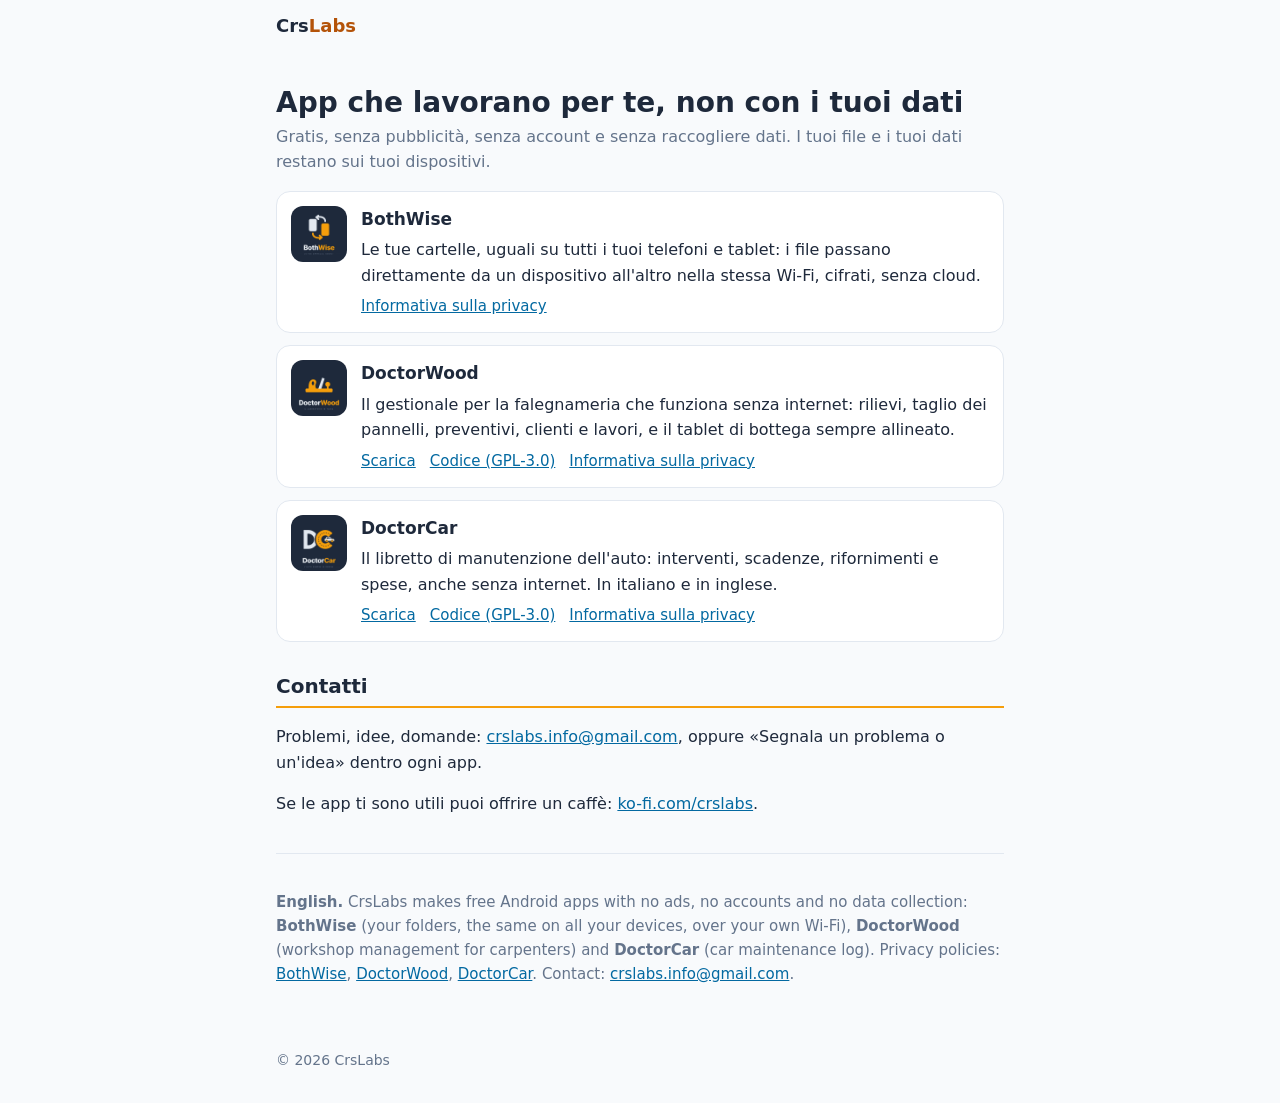
==== index.html @ f925d499 "Sito CrsLabs: le app e le informative sulla privacy" ====
<!doctype html>
<html lang="it">
<head>
<meta charset="utf-8">
<meta name="viewport" content="width=device-width, initial-scale=1">
<title>CrsLabs</title>
<meta name="description" content="CrsLabs: app per Android che funzionano senza cloud e senza raccogliere dati. BothWise, DoctorWood, DoctorCar.">
<link rel="stylesheet" href="stile.css">
</head>
<body>
<header class="sito"><a href="./">Crs<span>Labs</span></a></header>
<main>
  <h1>App che lavorano per te, non con i tuoi dati</h1>
  <p class="sotto">Gratis, senza pubblicità, senza account e senza raccogliere dati. I tuoi file e i tuoi dati restano sui tuoi dispositivi.</p>

  <div class="app">
    <img src="img/bothwise.png" alt="">
    <div>
      <h3>BothWise</h3>
      <p>Le tue cartelle, uguali su tutti i tuoi telefoni e tablet: i file passano direttamente da un dispositivo all'altro nella stessa Wi‑Fi, cifrati, senza cloud.</p>
      <div class="link-app"><a href="privacy/bothwise.html">Informativa sulla privacy</a></div>
    </div>
  </div>

  <div class="app">
    <img src="img/doctorwood.png" alt="">
    <div>
      <h3>DoctorWood</h3>
      <p>Il gestionale per la falegnameria che funziona senza internet: rilievi, taglio dei pannelli, preventivi, clienti e lavori, e il tablet di bottega sempre allineato.</p>
      <div class="link-app"><a href="https://github.com/CrsLabs/DoctorWood/releases/latest">Scarica</a><a href="https://github.com/CrsLabs/DoctorWood">Codice (GPL‑3.0)</a><a href="privacy/doctorwood.html">Informativa sulla privacy</a></div>
    </div>
  </div>

  <div class="app">
    <img src="img/doctorcar.png" alt="">
    <div>
      <h3>DoctorCar</h3>
      <p>Il libretto di manutenzione dell'auto: interventi, scadenze, rifornimenti e spese, anche senza internet. In italiano e in inglese.</p>
      <div class="link-app"><a href="https://github.com/CrsLabs/DoctorCar/releases/latest">Scarica</a><a href="https://github.com/CrsLabs/DoctorCar">Codice (GPL‑3.0)</a><a href="privacy/doctorcar.html">Informativa sulla privacy</a></div>
    </div>
  </div>

  <h2>Contatti</h2>
  <p>Problemi, idee, domande: <a href="mailto:crslabs.info@gmail.com">crslabs.info@gmail.com</a>, oppure «Segnala un problema o un'idea» dentro ogni app.</p>
  <p>Se le app ti sono utili puoi offrire un caffè: <a href="https://ko-fi.com/crslabs">ko-fi.com/crslabs</a>.</p>

  <hr>
  <p class="lingue"><b>English.</b> CrsLabs makes free Android apps with no ads, no accounts and no data collection: <b>BothWise</b> (your folders, the same on all your devices, over your own Wi‑Fi), <b>DoctorWood</b> (workshop management for carpenters) and <b>DoctorCar</b> (car maintenance log). Privacy policies: <a href="privacy/bothwise.html#en">BothWise</a>, <a href="privacy/doctorwood.html#en">DoctorWood</a>, <a href="privacy/doctorcar.html#en">DoctorCar</a>. Contact: <a href="mailto:crslabs.info@gmail.com">crslabs.info@gmail.com</a>.</p>
</main>
<footer>© 2026 CrsLabs</footer>
</body>
</html>
---- stile.css ----
/* Sito di CrsLabs: pagine semplici, leggibili sul telefono, tema chiaro e scuro. Nessuno script, nessun servizio esterno. */
:root { --fondo: #f8fafc; --carta: #ffffff; --testo: #1e293b; --tenue: #64748b; --bordo: #e2e8f0; --accento: #b45309; --accento-chiaro: #f59e0b; --link: #0369a1; }
@media (prefers-color-scheme: dark) { :root { --fondo: #0f172a; --carta: #1e293b; --testo: #e2e8f0; --tenue: #94a3b8; --bordo: #334155; --accento: #f59e0b; --accento-chiaro: #fbbf24; --link: #7dd3fc; } }
* { box-sizing: border-box; }
html { -webkit-text-size-adjust: 100%; }
body { margin: 0; background: var(--fondo); color: var(--testo); font: 16px/1.6 system-ui, -apple-system, "Segoe UI", Roboto, Helvetica, Arial, sans-serif; }
main { max-width: 760px; margin: 0 auto; padding: 24px 16px 48px; }
header.sito { display: flex; align-items: center; gap: 12px; padding: 12px 16px; max-width: 760px; margin: 0 auto; }
header.sito a { color: var(--testo); text-decoration: none; font-weight: 800; font-size: 18px; }
header.sito a span { color: var(--accento); }
h1 { font-size: 28px; line-height: 1.25; margin: 8px 0 4px; }
h2 { font-size: 20px; margin: 28px 0 8px; padding-bottom: 4px; border-bottom: 2px solid var(--accento-chiaro); }
h3 { font-size: 17px; margin: 20px 0 6px; }
p, li { overflow-wrap: anywhere; }
a { color: var(--link); }
.sotto { color: var(--tenue); margin: 0 0 16px; }
.app { display: flex; gap: 14px; align-items: flex-start; background: var(--carta); border: 1px solid var(--bordo); border-radius: 14px; padding: 14px; margin: 12px 0; }
.app img { width: 56px; height: 56px; border-radius: 12px; flex-shrink: 0; }
.app h3 { margin: 0 0 4px; }
.app p { margin: 0 0 6px; }
.link-app { display: flex; flex-wrap: wrap; gap: 6px 14px; font-size: 15px; }
.nota { background: var(--carta); border-left: 4px solid var(--accento-chiaro); padding: 10px 14px; border-radius: 0 10px 10px 0; margin: 14px 0; }
.lingue { font-size: 15px; color: var(--tenue); }
hr { border: 0; border-top: 1px solid var(--bordo); margin: 36px 0; }
footer { color: var(--tenue); font-size: 14px; max-width: 760px; margin: 0 auto; padding: 0 16px 32px; }
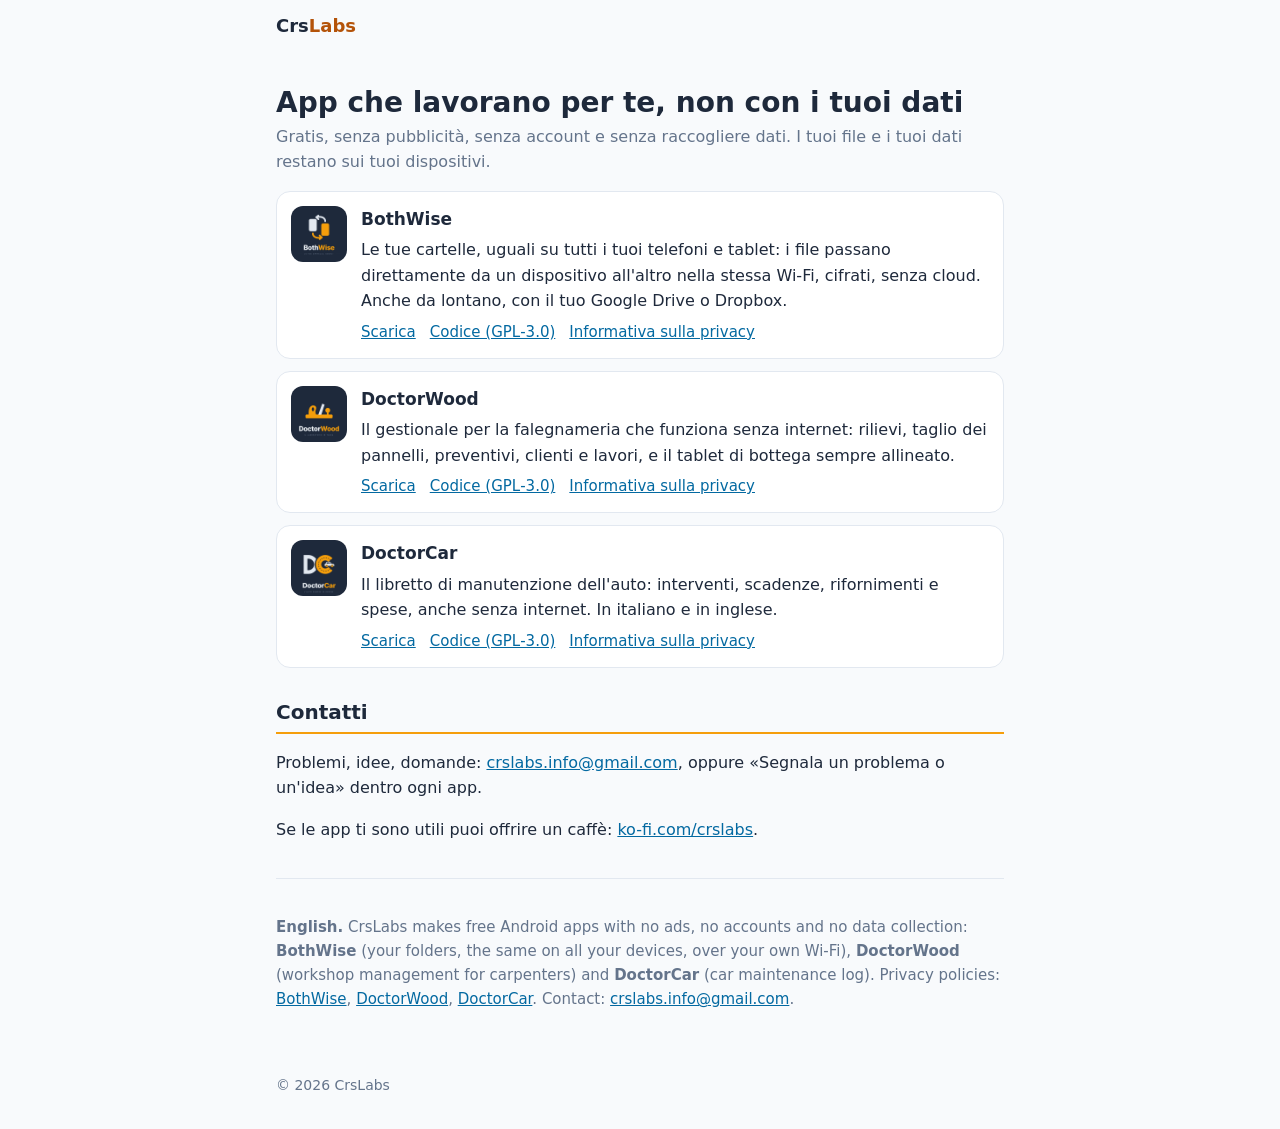
==== commit f772cc41: "BothWise: link per scaricarla e al codice" ====
--- a/index.html
+++ b/index.html
@@ -17,8 +17,8 @@
     <img src="img/bothwise.png" alt="">
     <div>
       <h3>BothWise</h3>
-      <p>Le tue cartelle, uguali su tutti i tuoi telefoni e tablet: i file passano direttamente da un dispositivo all'altro nella stessa Wi‑Fi, cifrati, senza cloud.</p>
-      <div class="link-app"><a href="privacy/bothwise.html">Informativa sulla privacy</a></div>
+      <p>Le tue cartelle, uguali su tutti i tuoi telefoni e tablet: i file passano direttamente da un dispositivo all'altro nella stessa Wi‑Fi, cifrati, senza cloud. Anche da lontano, con il tuo Google Drive o Dropbox.</p>
+      <div class="link-app"><a href="https://github.com/CrsLabs/BothWise/releases/latest">Scarica</a><a href="https://github.com/CrsLabs/BothWise">Codice (GPL‑3.0)</a><a href="privacy/bothwise.html">Informativa sulla privacy</a></div>
     </div>
   </div>
 
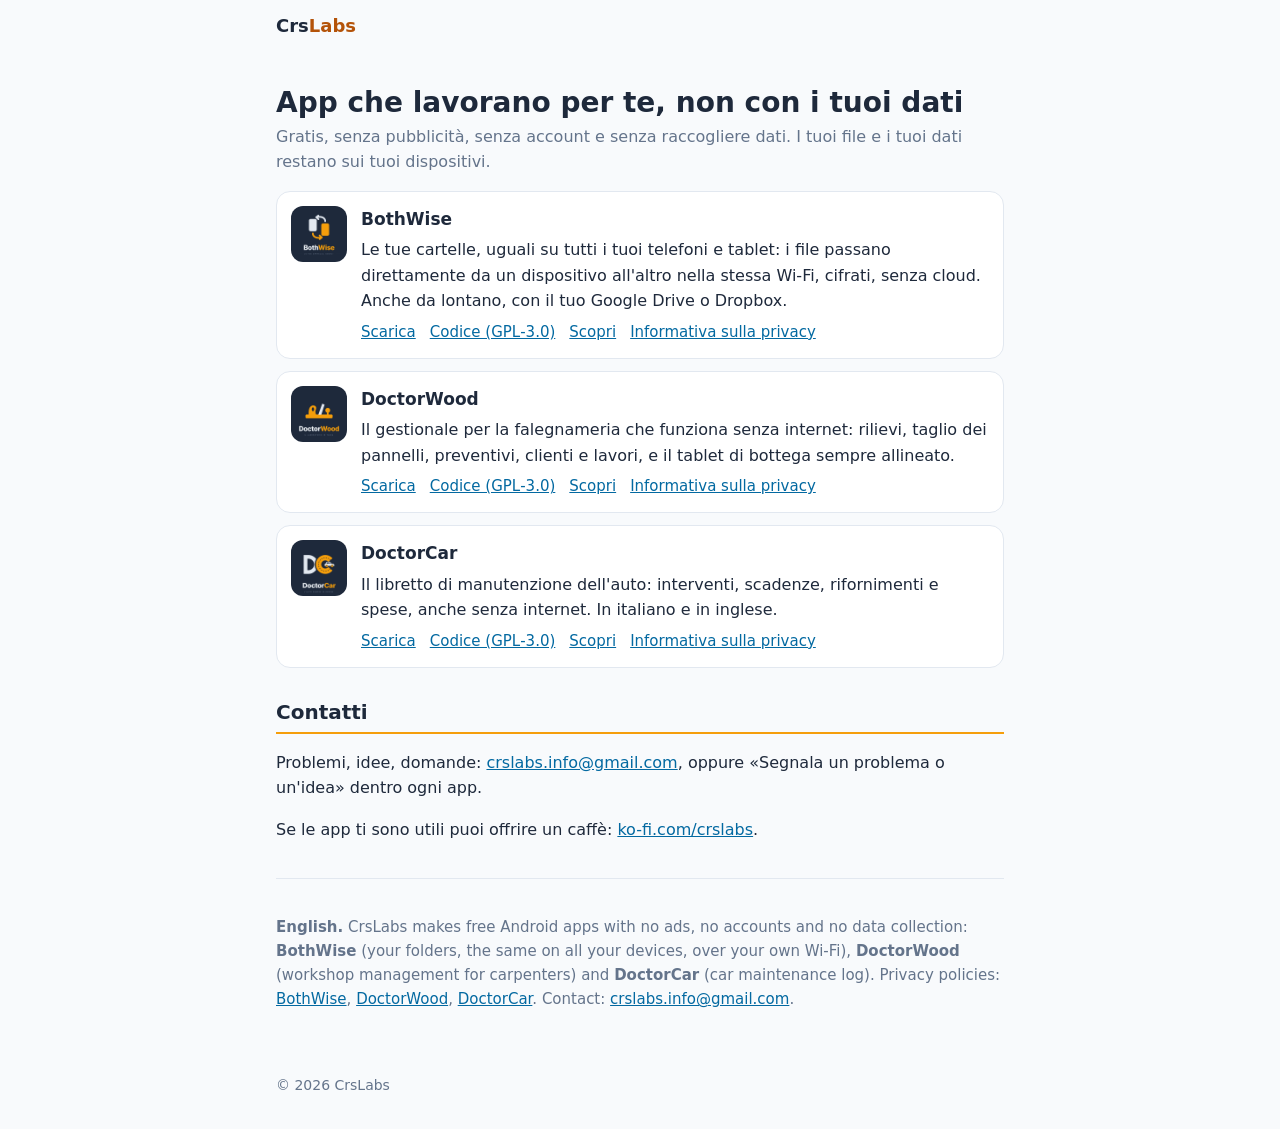
==== commit b5ae77e9: "Add a presentation page for each app" ====
--- a/index.html
+++ b/index.html
@@ -18,7 +18,7 @@
     <div>
       <h3>BothWise</h3>
       <p>Le tue cartelle, uguali su tutti i tuoi telefoni e tablet: i file passano direttamente da un dispositivo all'altro nella stessa Wi‑Fi, cifrati, senza cloud. Anche da lontano, con il tuo Google Drive o Dropbox.</p>
-      <div class="link-app"><a href="https://github.com/CrsLabs/BothWise/releases/latest">Scarica</a><a href="https://github.com/CrsLabs/BothWise">Codice (GPL‑3.0)</a><a href="privacy/bothwise.html">Informativa sulla privacy</a></div>
+      <div class="link-app"><a href="https://github.com/CrsLabs/BothWise/releases/latest">Scarica</a><a href="https://github.com/CrsLabs/BothWise">Codice (GPL‑3.0)</a><a href="app/bothwise/">Scopri</a><a href="privacy/bothwise.html">Informativa sulla privacy</a></div>
     </div>
   </div>
 
@@ -27,7 +27,7 @@
     <div>
       <h3>DoctorWood</h3>
       <p>Il gestionale per la falegnameria che funziona senza internet: rilievi, taglio dei pannelli, preventivi, clienti e lavori, e il tablet di bottega sempre allineato.</p>
-      <div class="link-app"><a href="https://github.com/CrsLabs/DoctorWood/releases/latest">Scarica</a><a href="https://github.com/CrsLabs/DoctorWood">Codice (GPL‑3.0)</a><a href="privacy/doctorwood.html">Informativa sulla privacy</a></div>
+      <div class="link-app"><a href="https://github.com/CrsLabs/DoctorWood/releases/latest">Scarica</a><a href="https://github.com/CrsLabs/DoctorWood">Codice (GPL‑3.0)</a><a href="app/doctorwood/">Scopri</a><a href="privacy/doctorwood.html">Informativa sulla privacy</a></div>
     </div>
   </div>
 
@@ -36,7 +36,7 @@
     <div>
       <h3>DoctorCar</h3>
       <p>Il libretto di manutenzione dell'auto: interventi, scadenze, rifornimenti e spese, anche senza internet. In italiano e in inglese.</p>
-      <div class="link-app"><a href="https://github.com/CrsLabs/DoctorCar/releases/latest">Scarica</a><a href="https://github.com/CrsLabs/DoctorCar">Codice (GPL‑3.0)</a><a href="privacy/doctorcar.html">Informativa sulla privacy</a></div>
+      <div class="link-app"><a href="https://github.com/CrsLabs/DoctorCar/releases/latest">Scarica</a><a href="https://github.com/CrsLabs/DoctorCar">Codice (GPL‑3.0)</a><a href="app/doctorcar/">Scopri</a><a href="privacy/doctorcar.html">Informativa sulla privacy</a></div>
     </div>
   </div>
 
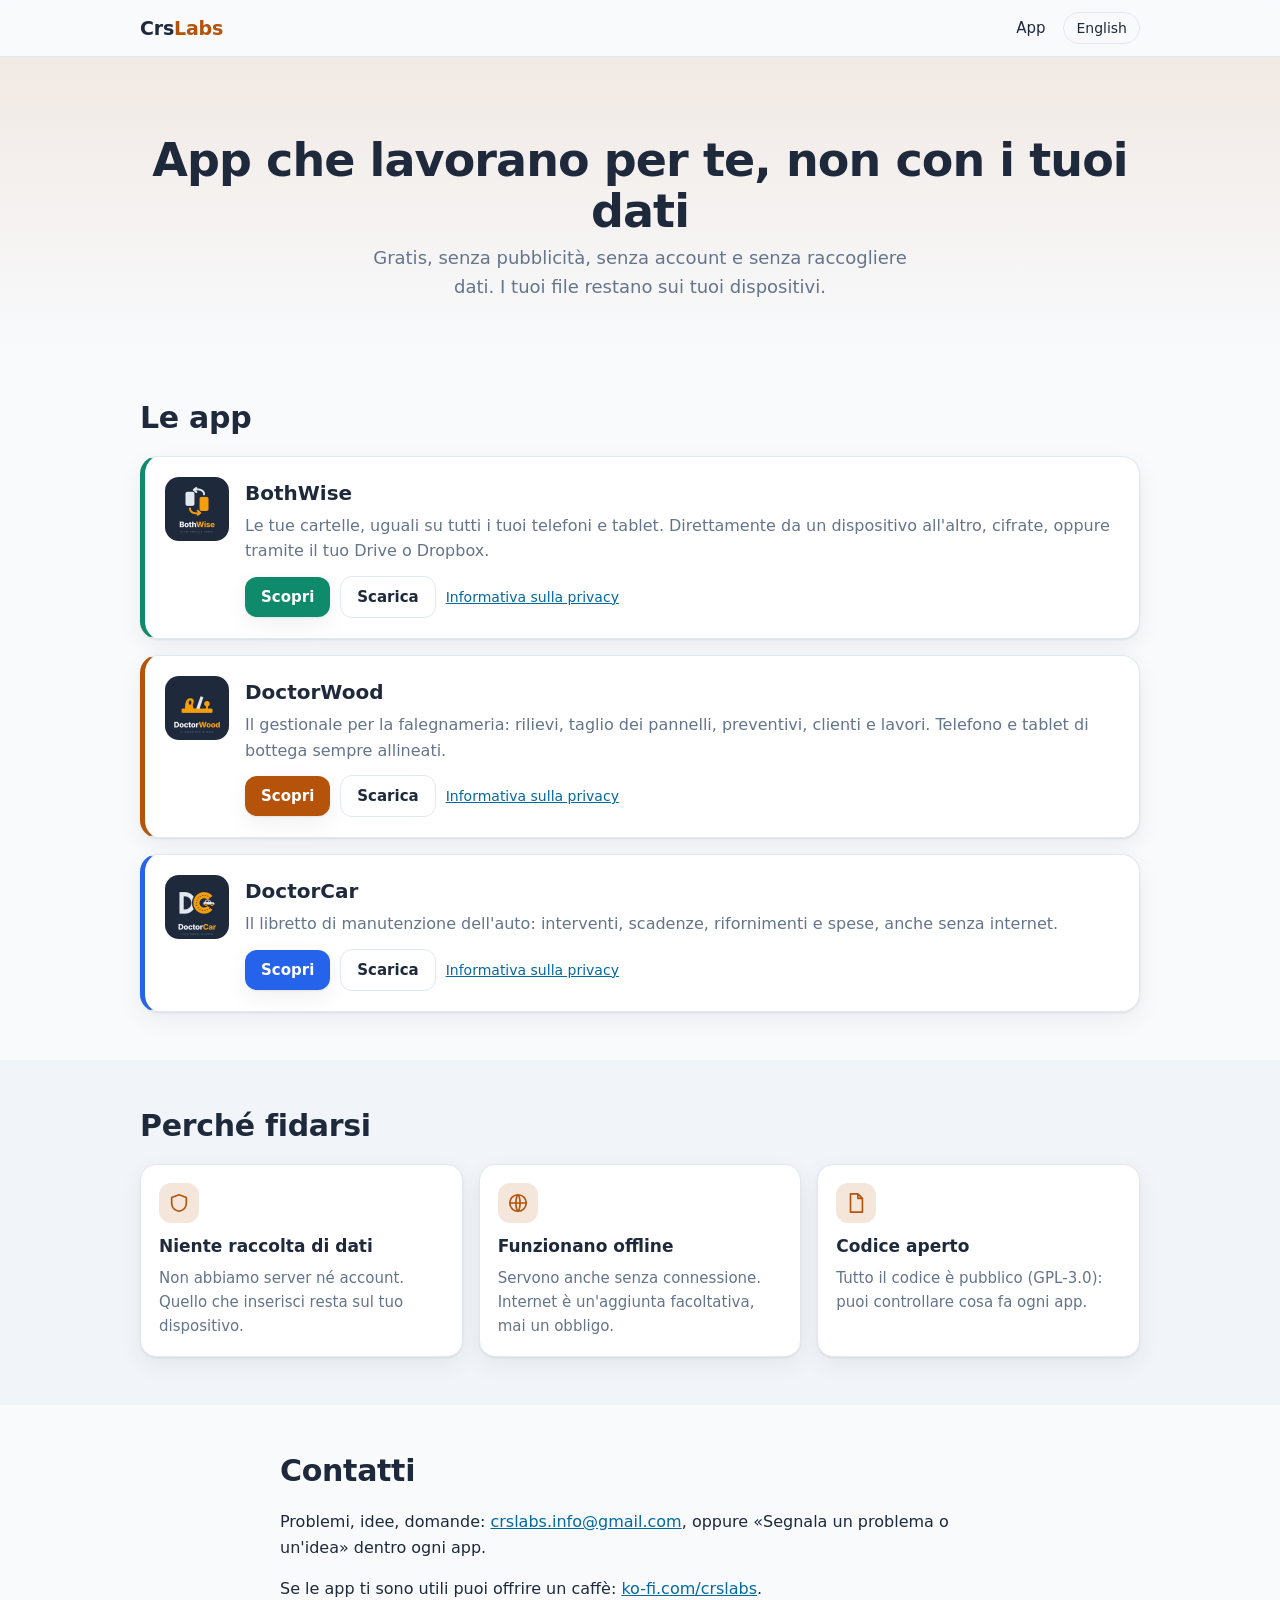
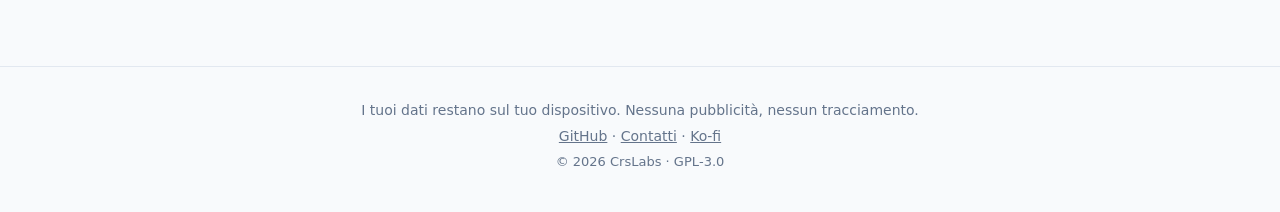
==== commit 4f85f16e: "Site: new home page" ====
--- a/index.html
+++ b/index.html
@@ -4,49 +4,20 @@
 <meta charset="utf-8">
 <meta name="viewport" content="width=device-width, initial-scale=1">
 <title>CrsLabs</title>
-<meta name="description" content="CrsLabs: app per Android che funzionano senza cloud e senza raccogliere dati. BothWise, DoctorWood, DoctorCar.">
+<meta name="description" content="CrsLabs: app gratuite che funzionano senza cloud e senza raccogliere dati. BothWise, DoctorWood, DoctorCar.">
+<meta name="theme-color" content="#b45309">
 <link rel="stylesheet" href="stile.css">
 </head>
 <body>
-<header class="sito"><a href="./">Crs<span>Labs</span></a></header>
-<main>
-  <h1>App che lavorano per te, non con i tuoi dati</h1>
-  <p class="sotto">Gratis, senza pubblicità, senza account e senza raccogliere dati. I tuoi file e i tuoi dati restano sui tuoi dispositivi.</p>
-
-  <div class="app">
-    <img src="img/bothwise.png" alt="">
-    <div>
-      <h3>BothWise</h3>
-      <p>Le tue cartelle, uguali su tutti i tuoi telefoni e tablet: i file passano direttamente da un dispositivo all'altro nella stessa Wi‑Fi, cifrati, senza cloud. Anche da lontano, con il tuo Google Drive o Dropbox.</p>
-      <div class="link-app"><a href="https://github.com/CrsLabs/BothWise/releases/latest">Scarica</a><a href="https://github.com/CrsLabs/BothWise">Codice (GPL‑3.0)</a><a href="app/bothwise/">Scopri</a><a href="privacy/bothwise.html">Informativa sulla privacy</a></div>
-    </div>
-  </div>
-
-  <div class="app">
-    <img src="img/doctorwood.png" alt="">
-    <div>
-      <h3>DoctorWood</h3>
-      <p>Il gestionale per la falegnameria che funziona senza internet: rilievi, taglio dei pannelli, preventivi, clienti e lavori, e il tablet di bottega sempre allineato.</p>
-      <div class="link-app"><a href="https://github.com/CrsLabs/DoctorWood/releases/latest">Scarica</a><a href="https://github.com/CrsLabs/DoctorWood">Codice (GPL‑3.0)</a><a href="app/doctorwood/">Scopri</a><a href="privacy/doctorwood.html">Informativa sulla privacy</a></div>
-    </div>
-  </div>
-
-  <div class="app">
-    <img src="img/doctorcar.png" alt="">
-    <div>
-      <h3>DoctorCar</h3>
-      <p>Il libretto di manutenzione dell'auto: interventi, scadenze, rifornimenti e spese, anche senza internet. In italiano e in inglese.</p>
-      <div class="link-app"><a href="https://github.com/CrsLabs/DoctorCar/releases/latest">Scarica</a><a href="https://github.com/CrsLabs/DoctorCar">Codice (GPL‑3.0)</a><a href="app/doctorcar/">Scopri</a><a href="privacy/doctorcar.html">Informativa sulla privacy</a></div>
-    </div>
-  </div>
-
-  <h2>Contatti</h2>
-  <p>Problemi, idee, domande: <a href="mailto:crslabs.info@gmail.com">crslabs.info@gmail.com</a>, oppure «Segnala un problema o un'idea» dentro ogni app.</p>
-  <p>Se le app ti sono utili puoi offrire un caffè: <a href="https://ko-fi.com/crslabs">ko-fi.com/crslabs</a>.</p>
-
-  <hr>
-  <p class="lingue"><b>English.</b> CrsLabs makes free Android apps with no ads, no accounts and no data collection: <b>BothWise</b> (your folders, the same on all your devices, over your own Wi‑Fi), <b>DoctorWood</b> (workshop management for carpenters) and <b>DoctorCar</b> (car maintenance log). Privacy policies: <a href="privacy/bothwise.html#en">BothWise</a>, <a href="privacy/doctorwood.html#en">DoctorWood</a>, <a href="privacy/doctorcar.html#en">DoctorCar</a>. Contact: <a href="mailto:crslabs.info@gmail.com">crslabs.info@gmail.com</a>.</p>
-</main>
-<footer>© 2026 CrsLabs</footer>
-</body>
-</html>
+<header class="nav"><div class="in"><a class="marca" href="">Crs<span>Labs</span></a>
+<nav><a href="#app">App</a><a class="lingua" href="en.html">English</a></nav></div></header>
+<main><section class="eroe home"><div class="in"><h1>App che lavorano per te, non con i tuoi dati</h1><p class="lead">Gratis, senza pubblicità, senza account e senza raccogliere dati. I tuoi file restano sui tuoi dispositivi.</p></div></section>
+<section class="sez" id="app"><div class="in"><h2>Le app</h2><div class="carte">
+<article class="app" style="--acc:#0f8a6a"><img src="img/bothwise.png" alt="" width="64" height="64"><div><h3>BothWise</h3><p>Le tue cartelle, uguali su tutti i tuoi telefoni e tablet. Direttamente da un dispositivo all'altro, cifrate, oppure tramite il tuo Drive o Dropbox.</p><div class="azioni"><a class="bott" href="app/bothwise/">Scopri</a><a class="bott sec" href="https://github.com/CrsLabs/BothWise/releases/latest">Scarica</a><a class="lk" href="privacy/bothwise.html">Informativa sulla privacy</a></div></div></article>
+<article class="app" style="--acc:#b45309"><img src="img/doctorwood.png" alt="" width="64" height="64"><div><h3>DoctorWood</h3><p>Il gestionale per la falegnameria: rilievi, taglio dei pannelli, preventivi, clienti e lavori. Telefono e tablet di bottega sempre allineati.</p><div class="azioni"><a class="bott" href="app/doctorwood/">Scopri</a><a class="bott sec" href="https://github.com/CrsLabs/DoctorWood/releases/latest">Scarica</a><a class="lk" href="privacy/doctorwood.html">Informativa sulla privacy</a></div></div></article>
+<article class="app" style="--acc:#2563eb"><img src="img/doctorcar.png" alt="" width="64" height="64"><div><h3>DoctorCar</h3><p>Il libretto di manutenzione dell'auto: interventi, scadenze, rifornimenti e spese, anche senza internet.</p><div class="azioni"><a class="bott" href="app/doctorcar/">Scopri</a><a class="bott sec" href="https://github.com/CrsLabs/DoctorCar/releases/latest">Scarica</a><a class="lk" href="privacy/doctorcar.html">Informativa sulla privacy</a></div></div></article>
+</div></div></section>
+<section class="sez alt"><div class="in"><h2>Perché fidarsi</h2><div class="griglia tre"><div class="scheda"><span class="ico"><svg viewBox="0 0 24 24" aria-hidden="true"><path d="M12 3l8 3v6c0 5-3.5 8-8 9-4.5-1-8-4-8-9V6z"/></svg></span><h3>Niente raccolta di dati</h3><p>Non abbiamo server né account. Quello che inserisci resta sul tuo dispositivo.</p></div><div class="scheda"><span class="ico"><svg viewBox="0 0 24 24" aria-hidden="true"><path d="M12 3a9 9 0 1 0 0 18 9 9 0 0 0 0-18zM3 12h18M12 3c3 3 3 15 0 18M12 3c-3 3-3 15 0 18"/></svg></span><h3>Funzionano offline</h3><p>Servono anche senza connessione. Internet è un'aggiunta facoltativa, mai un obbligo.</p></div><div class="scheda"><span class="ico"><svg viewBox="0 0 24 24" aria-hidden="true"><path d="M6 2h8l5 5v15H6zM14 2v5h5"/></svg></span><h3>Codice aperto</h3><p>Tutto il codice è pubblico (GPL‑3.0): puoi controllare cosa fa ogni app.</p></div></div></div></section>
+<section class="sez"><div class="in stretto"><h2>Contatti</h2><p>Problemi, idee, domande: <a href="mailto:crslabs.info@gmail.com">crslabs.info@gmail.com</a>, oppure «Segnala un problema o un'idea» dentro ogni app.</p><p>Se le app ti sono utili puoi offrire un caffè: <a href="https://ko-fi.com/crslabs">ko-fi.com/crslabs</a>.</p></div></section></main>
+<footer class="piede"><div class="in"><p>I tuoi dati restano sul tuo dispositivo. Nessuna pubblicità, nessun tracciamento.</p><p><a href="https://github.com/CrsLabs">GitHub</a> · <a href="mailto:crslabs.info@gmail.com">Contatti</a> · <a href="https://ko-fi.com/crslabs">Ko‑fi</a></p><p class="pic">© 2026 CrsLabs · GPL‑3.0</p></div></footer>
+</body></html>
--- a/stile.css
+++ b/stile.css
@@ -1,25 +1,116 @@
-/* Sito di CrsLabs: pagine semplici, leggibili sul telefono, tema chiaro e scuro. Nessuno script, nessun servizio esterno. */
-:root { --fondo: #f8fafc; --carta: #ffffff; --testo: #1e293b; --tenue: #64748b; --bordo: #e2e8f0; --accento: #b45309; --accento-chiaro: #f59e0b; --link: #0369a1; }
-@media (prefers-color-scheme: dark) { :root { --fondo: #0f172a; --carta: #1e293b; --testo: #e2e8f0; --tenue: #94a3b8; --bordo: #334155; --accento: #f59e0b; --accento-chiaro: #fbbf24; --link: #7dd3fc; } }
-* { box-sizing: border-box; }
-html { -webkit-text-size-adjust: 100%; }
-body { margin: 0; background: var(--fondo); color: var(--testo); font: 16px/1.6 system-ui, -apple-system, "Segoe UI", Roboto, Helvetica, Arial, sans-serif; }
-main { max-width: 760px; margin: 0 auto; padding: 24px 16px 48px; }
-header.sito { display: flex; align-items: center; gap: 12px; padding: 12px 16px; max-width: 760px; margin: 0 auto; }
-header.sito a { color: var(--testo); text-decoration: none; font-weight: 800; font-size: 18px; }
-header.sito a span { color: var(--accento); }
-h1 { font-size: 28px; line-height: 1.25; margin: 8px 0 4px; }
-h2 { font-size: 20px; margin: 28px 0 8px; padding-bottom: 4px; border-bottom: 2px solid var(--accento-chiaro); }
-h3 { font-size: 17px; margin: 20px 0 6px; }
-p, li { overflow-wrap: anywhere; }
-a { color: var(--link); }
-.sotto { color: var(--tenue); margin: 0 0 16px; }
-.app { display: flex; gap: 14px; align-items: flex-start; background: var(--carta); border: 1px solid var(--bordo); border-radius: 14px; padding: 14px; margin: 12px 0; }
-.app img { width: 56px; height: 56px; border-radius: 12px; flex-shrink: 0; }
-.app h3 { margin: 0 0 4px; }
-.app p { margin: 0 0 6px; }
-.link-app { display: flex; flex-wrap: wrap; gap: 6px 14px; font-size: 15px; }
-.nota { background: var(--carta); border-left: 4px solid var(--accento-chiaro); padding: 10px 14px; border-radius: 0 10px 10px 0; margin: 14px 0; }
-.lingue { font-size: 15px; color: var(--tenue); }
-hr { border: 0; border-top: 1px solid var(--bordo); margin: 36px 0; }
-footer { color: var(--tenue); font-size: 14px; max-width: 760px; margin: 0 auto; padding: 0 16px 32px; }
+/* Sito di CrsLabs: pagine semplici e veloci, leggibili sul telefono, tema chiaro e scuro. Nessun servizio esterno. */
+:root{--fondo:#f8fafc;--carta:#fff;--alt:#f1f5f9;--testo:#1e293b;--tenue:#64748b;--bordo:#e2e8f0;--acc:#b45309;--link:#0369a1;--ombra:0 1px 2px #0f172a14,0 8px 24px #0f172a0f}
+@media(prefers-color-scheme:dark){:root{--fondo:#0f172a;--carta:#1e293b;--alt:#131c31;--testo:#e2e8f0;--tenue:#94a3b8;--bordo:#334155;--link:#7dd3fc;--ombra:0 1px 2px #0006}}
+*{box-sizing:border-box}
+html{-webkit-text-size-adjust:100%;scroll-behavior:smooth}
+body{margin:0;background:var(--fondo);color:var(--testo);font:16px/1.6 system-ui,-apple-system,"Segoe UI",Roboto,Helvetica,Arial,sans-serif}
+.in{max-width:1040px;margin:0 auto;padding:0 20px}
+.in.stretto{max-width:760px}
+a{color:var(--link)}
+p,li{overflow-wrap:anywhere}
+img,video{max-width:100%}
+
+/* barra in alto */
+.nav{position:sticky;top:0;z-index:10;background:color-mix(in srgb,var(--fondo) 88%,transparent);backdrop-filter:blur(8px);border-bottom:1px solid var(--bordo)}
+.nav .in{display:flex;align-items:center;justify-content:space-between;height:56px}
+.marca{color:var(--testo);text-decoration:none;font-weight:800;font-size:19px;letter-spacing:-.01em}
+.marca span{color:var(--acc)}
+.nav nav{display:flex;align-items:center;gap:18px;font-size:15px}
+.nav nav a{color:var(--testo);text-decoration:none}
+.nav nav a:hover{color:var(--acc)}
+.nav .lingua{border:1px solid var(--bordo);border-radius:999px;padding:4px 12px;font-size:14px}
+
+/* parte alta */
+.eroe{padding:44px 0 36px;background:linear-gradient(180deg,color-mix(in srgb,var(--acc) 10%,var(--fondo)),var(--fondo))}
+.eroe.home{padding:64px 0 28px;text-align:center}
+.eroe.home .lead{margin-left:auto;margin-right:auto}
+.eroe .due{display:grid;grid-template-columns:1.15fr .85fr;gap:40px;align-items:center}
+.logo{width:72px;height:72px;border-radius:18px;box-shadow:var(--ombra)}
+h1{font-size:clamp(30px,5vw,46px);line-height:1.1;margin:14px 0 8px;letter-spacing:-.02em}
+.tag{font-size:clamp(18px,2.4vw,22px);font-weight:600;margin:0 0 10px;color:var(--acc)}
+.lead{font-size:18px;color:var(--tenue);max-width:560px;margin:0 0 22px}
+.azioni{display:flex;flex-wrap:wrap;gap:10px;align-items:center}
+.bott{display:inline-flex;align-items:center;gap:8px;background:var(--acc);color:#fff;text-decoration:none;font-weight:600;padding:12px 22px;border-radius:12px;box-shadow:var(--ombra);transition:transform .15s,filter .15s}
+.bott:hover{filter:brightness(1.08);transform:translateY(-1px)}
+.bott svg{width:20px;height:20px}
+.bott.sec{background:transparent;color:var(--testo);border:1px solid var(--bordo);box-shadow:none}
+.chip{list-style:none;display:flex;flex-wrap:wrap;gap:8px;padding:0;margin:20px 0 0}
+.chip li{font-size:13px;color:var(--tenue);background:var(--carta);border:1px solid var(--bordo);border-radius:999px;padding:3px 12px}
+
+/* sezioni */
+.sez{padding:48px 0}
+.sez.alt{background:var(--alt)}
+h2{font-size:clamp(22px,3vw,30px);line-height:1.2;margin:0 0 20px;letter-spacing:-.01em}
+h3{font-size:17px;margin:0 0 6px}
+.sub{color:var(--tenue);margin:-10px 0 18px}
+.griglia{display:grid;grid-template-columns:repeat(auto-fill,minmax(260px,1fr));gap:16px}
+.griglia.tre{grid-template-columns:repeat(auto-fit,minmax(240px,1fr))}
+.scheda{background:var(--carta);border:1px solid var(--bordo);border-radius:16px;padding:18px;box-shadow:var(--ombra)}
+.scheda p{margin:0;color:var(--tenue);font-size:15px}
+.scheda.pc{border-style:dashed;border-color:var(--acc)}
+.tagsoon{font-style:normal;font-size:11px;font-weight:700;text-transform:uppercase;letter-spacing:.04em;color:var(--acc);border:1px solid var(--acc);border-radius:999px;padding:1px 8px;vertical-align:2px;white-space:nowrap}
+.ico{display:inline-flex;width:40px;height:40px;align-items:center;justify-content:center;border-radius:12px;background:color-mix(in srgb,var(--acc) 14%,transparent);color:var(--acc);margin-bottom:10px}
+.ico svg,.bott svg{fill:none;stroke:currentColor;stroke-width:1.8;stroke-linecap:round;stroke-linejoin:round}
+.ico svg{width:22px;height:22px}
+
+/* schede delle app nella home */
+.carte{display:grid;gap:16px}
+.app{display:flex;gap:16px;align-items:flex-start;background:var(--carta);border:1px solid var(--bordo);border-radius:18px;padding:20px;box-shadow:var(--ombra);border-left:5px solid var(--acc)}
+.app img{width:64px;height:64px;border-radius:14px;flex-shrink:0}
+.app h3{font-size:20px;margin:0 0 4px}
+.app p{margin:0 0 12px;color:var(--tenue)}
+.app .bott{padding:8px 16px;font-size:15px}
+.lk{font-size:14px}
+
+/* passi */
+.passi{list-style:none;counter-reset:p;display:grid;grid-template-columns:repeat(auto-fit,minmax(220px,1fr));gap:16px;padding:0;margin:0}
+.passi li{counter-increment:p;background:var(--carta);border:1px solid var(--bordo);border-radius:16px;padding:18px 18px 18px 64px;position:relative;box-shadow:var(--ombra)}
+.passi li::before{content:counter(p);position:absolute;left:16px;top:16px;width:34px;height:34px;border-radius:50%;background:var(--acc);color:#fff;font-weight:700;display:flex;align-items:center;justify-content:center}
+.passi b{display:block;margin-bottom:2px}
+.passi span{color:var(--tenue);font-size:15px}
+
+/* galleria schermate */
+.car{position:relative;max-width:280px;margin:0 auto}
+.car .t{display:flex;overflow-x:auto;scroll-snap-type:x mandatory;scrollbar-width:none;border-radius:22px;box-shadow:0 12px 40px #0f172a33;background:#000}
+.car .t::-webkit-scrollbar{display:none}
+.car .t img{flex:0 0 100%;width:100%;scroll-snap-align:center;display:block;object-fit:contain}
+.car .a{position:absolute;top:45%;width:40px;height:40px;border-radius:50%;border:0;background:var(--acc);color:#fff;font-size:22px;line-height:1;cursor:pointer;opacity:.92}
+.car .pr{left:-12px}.car .nx{right:-12px}
+.car .d{display:flex;justify-content:center;gap:8px;margin-top:12px}
+.car .d i{width:9px;height:9px;border-radius:50%;background:var(--testo);opacity:.25;transition:.2s}
+.car .d i.on{background:var(--acc);opacity:1;transform:scale(1.25)}
+
+/* filmati */
+.vr{display:flex;gap:16px;overflow-x:auto;scroll-snap-type:x mandatory;padding:6px 4px 14px;justify-content:safe center;scrollbar-width:thin}
+.vc{flex:0 0 min(236px,72vw);scroll-snap-align:center;background:var(--carta);border:1px solid var(--bordo);border-radius:16px;padding:10px;text-align:center}
+.vc video{width:100%;border-radius:12px;display:block;background:#000;aspect-ratio:412/860;cursor:pointer}
+.vc h3{margin:10px 0 2px;font-size:15px;color:var(--acc)}
+
+/* domande */
+details{background:var(--carta);border:1px solid var(--bordo);border-radius:12px;margin:0 0 10px;padding:0 16px}
+summary{cursor:pointer;font-weight:600;padding:14px 0;list-style:none;display:flex;justify-content:space-between;gap:12px}
+summary::-webkit-details-marker{display:none}
+summary::after{content:"+";color:var(--acc);font-size:22px;line-height:1}
+details[open] summary::after{content:"–"}
+details p{margin:0 0 14px;color:var(--tenue)}
+
+/* piè di pagina */
+.piede{border-top:1px solid var(--bordo);padding:28px 0 36px;text-align:center;color:var(--tenue);font-size:14px}
+.piede p{margin:4px 0}.piede .pic{font-size:13px}
+.piede a{color:var(--tenue)}
+
+/* testi lunghi (informative sulla privacy) */
+main>.in.testo,main:not(:has(.eroe)){max-width:760px;margin:0 auto;padding:32px 20px 48px}
+main:not(:has(.eroe)) h1{font-size:30px}
+main:not(:has(.eroe)) h2{margin-top:30px;padding-bottom:4px;border-bottom:2px solid var(--acc)}
+.nota{background:var(--carta);border-left:4px solid var(--acc);padding:10px 14px;border-radius:0 10px 10px 0;margin:14px 0}
+hr{border:0;border-top:1px solid var(--bordo);margin:32px 0}
+
+@media(max-width:820px){
+  .eroe .due{grid-template-columns:1fr;gap:28px}
+  .eroe{padding-top:28px}
+  .car .pr{left:-4px}.car .nx{right:-4px}
+  .sez{padding:36px 0}
+}
+@media(prefers-reduced-motion:reduce){html{scroll-behavior:auto}.bott{transition:none}}
+.sotto{color:var(--tenue);margin:0 0 16px}
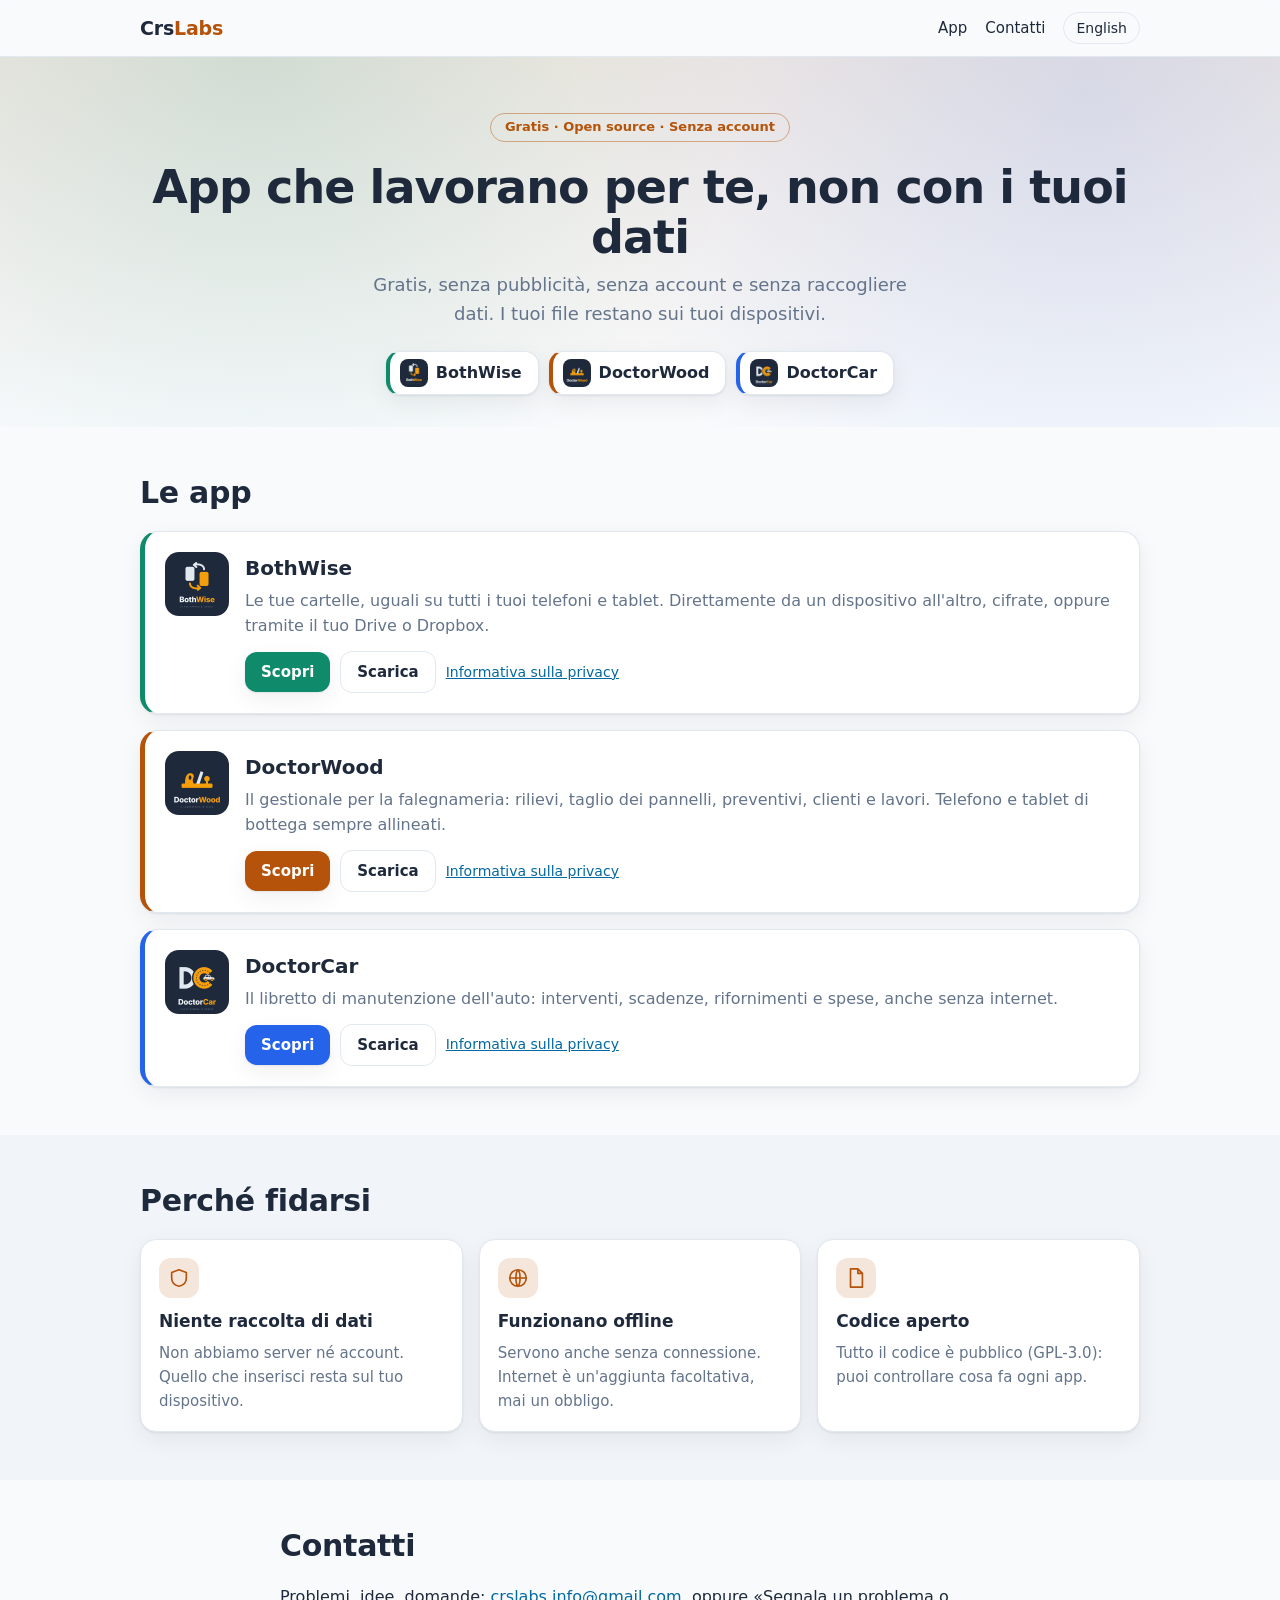
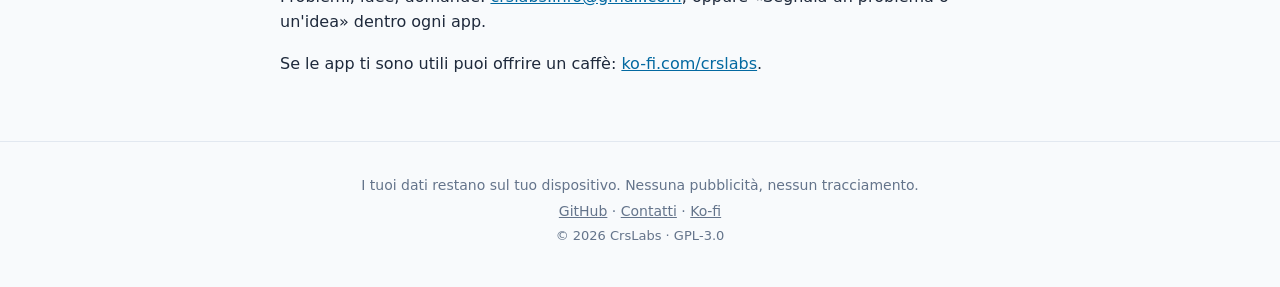
==== commit e9be418f: "Add files via upload ite: mobile layout, new screenshots, faster videos" ====
--- a/index.html
+++ b/index.html
@@ -10,14 +10,14 @@
 </head>
 <body>
 <header class="nav"><div class="in"><a class="marca" href="">Crs<span>Labs</span></a>
-<nav><a href="#app">App</a><a class="lingua" href="en.html">English</a></nav></div></header>
-<main><section class="eroe home"><div class="in"><h1>App che lavorano per te, non con i tuoi dati</h1><p class="lead">Gratis, senza pubblicità, senza account e senza raccogliere dati. I tuoi file restano sui tuoi dispositivi.</p></div></section>
+<nav><a href="#app">App</a><a class="solo-largo" href="#contatti">Contatti</a><a class="lingua" href="en.html">English</a></nav></div></header>
+<main><section class="eroe home"><div class="in"><span class="badge">Gratis · Open source · Senza account</span><h1>App che lavorano per te, non con i tuoi dati</h1><p class="lead">Gratis, senza pubblicità, senza account e senza raccogliere dati. I tuoi file restano sui tuoi dispositivi.</p><div class="pillole"><a class="pill" style="--acc:#0f8a6a" href="app/bothwise/"><img src="img/bothwise.png" alt="" width="28" height="28">BothWise</a><a class="pill" style="--acc:#b45309" href="app/doctorwood/"><img src="img/doctorwood.png" alt="" width="28" height="28">DoctorWood</a><a class="pill" style="--acc:#2563eb" href="app/doctorcar/"><img src="img/doctorcar.png" alt="" width="28" height="28">DoctorCar</a></div></div></section>
 <section class="sez" id="app"><div class="in"><h2>Le app</h2><div class="carte">
 <article class="app" style="--acc:#0f8a6a"><img src="img/bothwise.png" alt="" width="64" height="64"><div><h3>BothWise</h3><p>Le tue cartelle, uguali su tutti i tuoi telefoni e tablet. Direttamente da un dispositivo all'altro, cifrate, oppure tramite il tuo Drive o Dropbox.</p><div class="azioni"><a class="bott" href="app/bothwise/">Scopri</a><a class="bott sec" href="https://github.com/CrsLabs/BothWise/releases/latest">Scarica</a><a class="lk" href="privacy/bothwise.html">Informativa sulla privacy</a></div></div></article>
 <article class="app" style="--acc:#b45309"><img src="img/doctorwood.png" alt="" width="64" height="64"><div><h3>DoctorWood</h3><p>Il gestionale per la falegnameria: rilievi, taglio dei pannelli, preventivi, clienti e lavori. Telefono e tablet di bottega sempre allineati.</p><div class="azioni"><a class="bott" href="app/doctorwood/">Scopri</a><a class="bott sec" href="https://github.com/CrsLabs/DoctorWood/releases/latest">Scarica</a><a class="lk" href="privacy/doctorwood.html">Informativa sulla privacy</a></div></div></article>
 <article class="app" style="--acc:#2563eb"><img src="img/doctorcar.png" alt="" width="64" height="64"><div><h3>DoctorCar</h3><p>Il libretto di manutenzione dell'auto: interventi, scadenze, rifornimenti e spese, anche senza internet.</p><div class="azioni"><a class="bott" href="app/doctorcar/">Scopri</a><a class="bott sec" href="https://github.com/CrsLabs/DoctorCar/releases/latest">Scarica</a><a class="lk" href="privacy/doctorcar.html">Informativa sulla privacy</a></div></div></article>
 </div></div></section>
 <section class="sez alt"><div class="in"><h2>Perché fidarsi</h2><div class="griglia tre"><div class="scheda"><span class="ico"><svg viewBox="0 0 24 24" aria-hidden="true"><path d="M12 3l8 3v6c0 5-3.5 8-8 9-4.5-1-8-4-8-9V6z"/></svg></span><h3>Niente raccolta di dati</h3><p>Non abbiamo server né account. Quello che inserisci resta sul tuo dispositivo.</p></div><div class="scheda"><span class="ico"><svg viewBox="0 0 24 24" aria-hidden="true"><path d="M12 3a9 9 0 1 0 0 18 9 9 0 0 0 0-18zM3 12h18M12 3c3 3 3 15 0 18M12 3c-3 3-3 15 0 18"/></svg></span><h3>Funzionano offline</h3><p>Servono anche senza connessione. Internet è un'aggiunta facoltativa, mai un obbligo.</p></div><div class="scheda"><span class="ico"><svg viewBox="0 0 24 24" aria-hidden="true"><path d="M6 2h8l5 5v15H6zM14 2v5h5"/></svg></span><h3>Codice aperto</h3><p>Tutto il codice è pubblico (GPL‑3.0): puoi controllare cosa fa ogni app.</p></div></div></div></section>
-<section class="sez"><div class="in stretto"><h2>Contatti</h2><p>Problemi, idee, domande: <a href="mailto:crslabs.info@gmail.com">crslabs.info@gmail.com</a>, oppure «Segnala un problema o un'idea» dentro ogni app.</p><p>Se le app ti sono utili puoi offrire un caffè: <a href="https://ko-fi.com/crslabs">ko-fi.com/crslabs</a>.</p></div></section></main>
+<section class="sez" id="contatti"><div class="in stretto"><h2>Contatti</h2><p>Problemi, idee, domande: <a href="mailto:crslabs.info@gmail.com">crslabs.info@gmail.com</a>, oppure «Segnala un problema o un'idea» dentro ogni app.</p><p>Se le app ti sono utili puoi offrire un caffè: <a href="https://ko-fi.com/crslabs">ko-fi.com/crslabs</a>.</p></div></section></main>
 <footer class="piede"><div class="in"><p>I tuoi dati restano sul tuo dispositivo. Nessuna pubblicità, nessun tracciamento.</p><p><a href="https://github.com/CrsLabs">GitHub</a> · <a href="mailto:crslabs.info@gmail.com">Contatti</a> · <a href="https://ko-fi.com/crslabs">Ko‑fi</a></p><p class="pic">© 2026 CrsLabs · GPL‑3.0</p></div></footer>
 </body></html>
--- a/stile.css
+++ b/stile.css
@@ -22,10 +22,17 @@
 
 /* parte alta */
 .eroe{padding:44px 0 36px;background:linear-gradient(180deg,color-mix(in srgb,var(--acc) 10%,var(--fondo)),var(--fondo))}
-.eroe.home{padding:64px 0 28px;text-align:center}
+.eroe.home{padding:56px 0 32px;text-align:center;background:radial-gradient(circle at 20% 0,color-mix(in srgb,#0f8a6a 14%,transparent),transparent 45%),radial-gradient(circle at 85% 10%,color-mix(in srgb,#2563eb 13%,transparent),transparent 45%),linear-gradient(180deg,color-mix(in srgb,var(--acc) 10%,var(--fondo)),var(--fondo))}
+.badge{display:inline-block;font-size:13px;font-weight:600;color:var(--acc);border:1px solid color-mix(in srgb,var(--acc) 45%,transparent);border-radius:999px;padding:3px 14px;margin-bottom:6px}
+.pillole{display:flex;flex-wrap:wrap;justify-content:center;gap:10px;margin-top:6px}
+.pill{display:inline-flex;align-items:center;gap:8px;background:var(--carta);border:1px solid var(--bordo);border-left:4px solid var(--acc);color:var(--testo);text-decoration:none;font-weight:700;padding:7px 16px 7px 10px;border-radius:14px;box-shadow:var(--ombra)}
+.pill img{border-radius:8px}
 .eroe.home .lead{margin-left:auto;margin-right:auto}
+.due>*{min-width:0}
 .eroe .due{display:grid;grid-template-columns:1.15fr .85fr;gap:40px;align-items:center}
-.logo{width:72px;height:72px;border-radius:18px;box-shadow:var(--ombra)}
+.intest{display:flex;align-items:center;gap:16px;margin-bottom:14px}
+.intest h1{margin:0}.intest .tag{margin:2px 0 0}
+.logo{width:72px;height:72px;border-radius:18px;box-shadow:var(--ombra);flex-shrink:0}
 h1{font-size:clamp(30px,5vw,46px);line-height:1.1;margin:14px 0 8px;letter-spacing:-.02em}
 .tag{font-size:clamp(18px,2.4vw,22px);font-weight:600;margin:0 0 10px;color:var(--acc)}
 .lead{font-size:18px;color:var(--tenue);max-width:560px;margin:0 0 22px}
@@ -47,7 +54,7 @@
 .griglia.tre{grid-template-columns:repeat(auto-fit,minmax(240px,1fr))}
 .scheda{background:var(--carta);border:1px solid var(--bordo);border-radius:16px;padding:18px;box-shadow:var(--ombra)}
 .scheda p{margin:0;color:var(--tenue);font-size:15px}
-.scheda.pc{border-style:dashed;border-color:var(--acc)}
+.corto{display:none}
 .tagsoon{font-style:normal;font-size:11px;font-weight:700;text-transform:uppercase;letter-spacing:.04em;color:var(--acc);border:1px solid var(--acc);border-radius:999px;padding:1px 8px;vertical-align:2px;white-space:nowrap}
 .ico{display:inline-flex;width:40px;height:40px;align-items:center;justify-content:center;border-radius:12px;background:color-mix(in srgb,var(--acc) 14%,transparent);color:var(--acc);margin-bottom:10px}
 .ico svg,.bott svg{fill:none;stroke:currentColor;stroke-width:1.8;stroke-linecap:round;stroke-linejoin:round}
@@ -69,16 +76,17 @@
 .passi b{display:block;margin-bottom:2px}
 .passi span{color:var(--tenue);font-size:15px}
 
-/* galleria schermate */
-.car{position:relative;max-width:280px;margin:0 auto}
-.car .t{display:flex;overflow-x:auto;scroll-snap-type:x mandatory;scrollbar-width:none;border-radius:22px;box-shadow:0 12px 40px #0f172a33;background:#000}
-.car .t::-webkit-scrollbar{display:none}
-.car .t img{flex:0 0 100%;width:100%;scroll-snap-align:center;display:block;object-fit:contain}
-.car .a{position:absolute;top:45%;width:40px;height:40px;border-radius:50%;border:0;background:var(--acc);color:#fff;font-size:22px;line-height:1;cursor:pointer;opacity:.92}
-.car .pr{left:-12px}.car .nx{right:-12px}
-.car .d{display:flex;justify-content:center;gap:8px;margin-top:12px}
-.car .d i{width:9px;height:9px;border-radius:50%;background:var(--testo);opacity:.25;transition:.2s}
-.car .d i.on{background:var(--acc);opacity:1;transform:scale(1.25)}
+/* schermate: pila nella parte alta (solo schermi larghi) e striscia scorrevole */
+.pila{display:flex;justify-content:center;align-items:center;padding:8px 0}
+.tel{border-radius:26px;background:#0f172a;padding:5px;box-shadow:0 10px 30px #0f172a40;line-height:0;flex-shrink:0}
+.tel img{width:100%;height:auto;aspect-ratio:824/1678;object-fit:cover;object-position:top;border-radius:21px;display:block}
+.pila .tel{width:36%;max-width:190px}
+.pila .t2{margin-right:-5%;transform:rotate(-5deg) translateY(10px)}
+.pila .t1{z-index:2;transform:scale(1.1)}
+.pila .t3{margin-left:-5%;transform:rotate(5deg) translateY(10px)}
+.gal-sez{padding:8px 0 4px}
+.gal{display:flex;gap:16px;overflow-x:auto;scroll-snap-type:x proximity;padding:18px 20px 22px;justify-content:safe center;scrollbar-width:thin}
+.gal .tel{width:clamp(150px,42vw,210px);scroll-snap-align:center}
 
 /* filmati */
 .vr{display:flex;gap:16px;overflow-x:auto;scroll-snap-type:x mandatory;padding:6px 4px 14px;justify-content:safe center;scrollbar-width:thin}
@@ -107,10 +115,42 @@
 hr{border:0;border-top:1px solid var(--bordo);margin:32px 0}
 
 @media(max-width:820px){
-  .eroe .due{grid-template-columns:1fr;gap:28px}
-  .eroe{padding-top:28px}
-  .car .pr{left:-4px}.car .nx{right:-4px}
-  .sez{padding:36px 0}
+  .eroe .due{grid-template-columns:minmax(0,1fr)}
+  .pila{display:none}
+  .eroe{padding:22px 0 14px}
+  .eroe.home{padding:30px 0 22px}
+  .sez{padding:30px 0}
+  .tag{font-size:16px}
+  .lead{font-size:16px;margin-bottom:16px}
+  .intest{gap:12px}.logo{width:56px;height:56px;border-radius:14px}
+  h1{font-size:30px}
+  .intest h1{font-size:28px}
+  .azioni .bott{flex:1 1 auto;justify-content:center;padding:11px 14px}
+  .chip{flex-wrap:nowrap;overflow-x:auto;scrollbar-width:none;margin-top:14px}
+  .chip::-webkit-scrollbar{display:none}
+  .chip li{white-space:nowrap}
+  .solo-largo{display:none}
+}
+@media(max-width:620px){
+  body{font-size:15px}
+  .in{padding:0 16px}
+  h2{margin-bottom:14px}
+  .griglia{grid-template-columns:1fr 1fr;gap:10px}
+  .griglia.tre{grid-template-columns:1fr}
+  .scheda{padding:12px;border-radius:14px}
+  .griglia:not(.tre) .scheda .lungo{display:none}
+  .griglia:not(.tre) .scheda .corto{display:inline}
+  .griglia:not(.tre) .scheda p{font-size:13px;line-height:1.4}
+  .griglia:not(.tre) .scheda h3{font-size:14.5px;line-height:1.25}
+  .ico{width:32px;height:32px;margin-bottom:8px;border-radius:10px}.ico svg{width:18px;height:18px}
+  .tagsoon{display:none}
+  .passi{grid-template-columns:1fr;gap:10px}
+  .passi li{padding:12px 14px 12px 56px}.passi li::before{left:12px;top:12px;width:32px;height:32px}
+  .vc{flex-basis:44vw}
+  .app{padding:14px;gap:12px}.app img{width:52px;height:52px}
+  .gal{padding-left:16px;padding-right:16px;gap:12px}
+  .gal .tel{width:44vw}
+  .nav .in{height:50px}.nav nav{gap:12px}
 }
 @media(prefers-reduced-motion:reduce){html{scroll-behavior:auto}.bott{transition:none}}
 .sotto{color:var(--tenue);margin:0 0 16px}
